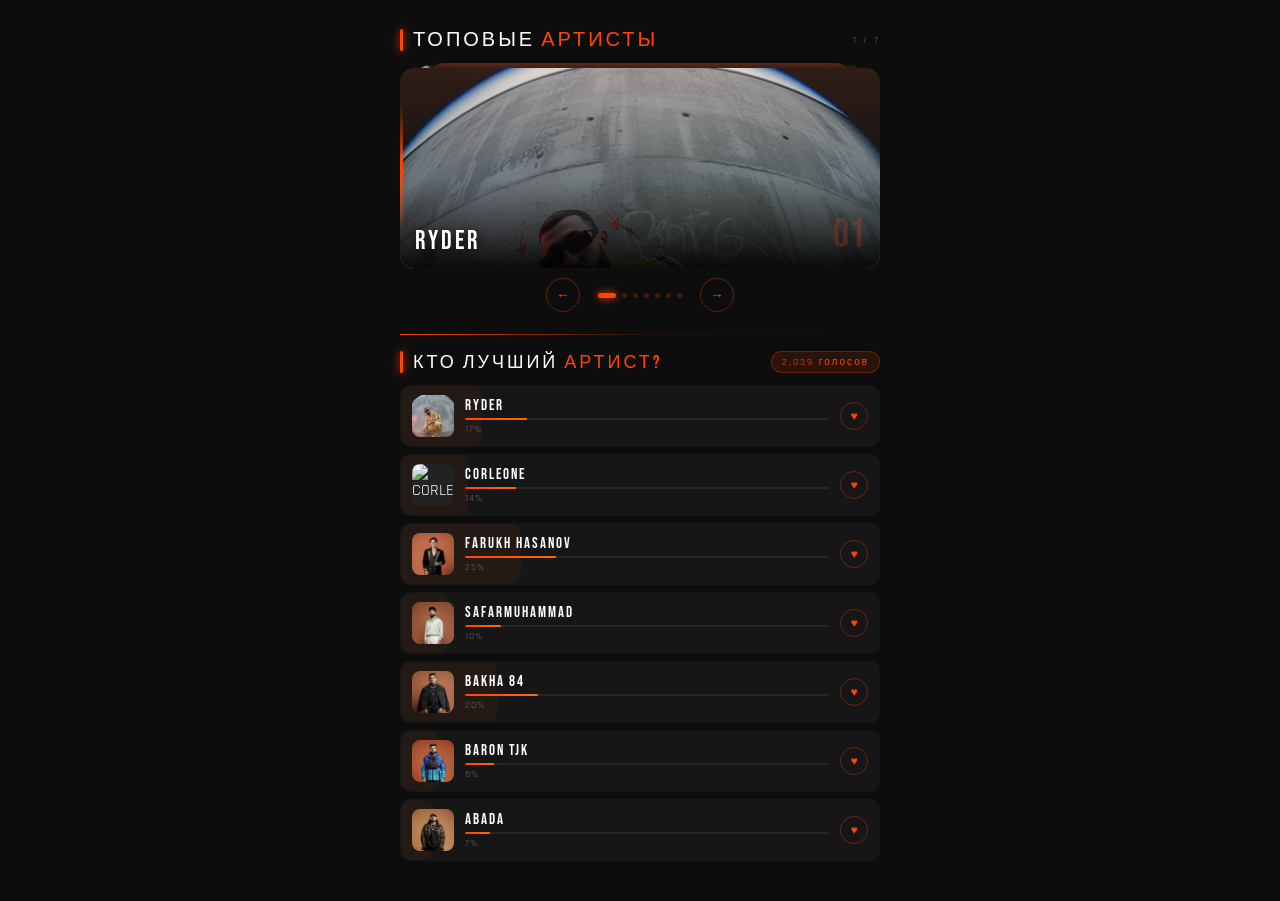
==== artists-block.html @ 3b28ec66 "major update - artists page v5" ====
<!DOCTYPE html>
<html lang="ru">
<head>
<meta charset="UTF-8">
<meta name="viewport" content="width=device-width, initial-scale=1.0">
<title>ZARBA — Топовые Артисты</title>
<link href="https://fonts.googleapis.com/css2?family=Bebas+Neue&family=Rajdhani:wght@400;600;700&display=swap" rel="stylesheet">
<style>
/* ─── RESET ─── */
*, *::before, *::after { margin:0; padding:0; box-sizing:border-box; -webkit-tap-highlight-color:transparent; }

:root {
  --or: #FF4500;
  --or2: #FF6B00;
  --dark: #0d0d0d;
  --dark2: #161616;
  --dark3: #1e1e1e;
  --grey: #666;
}

body {
  background: var(--dark);
  font-family: 'Rajdhani', sans-serif;
  color: #fff;
  /* max-width убери если встраиваешь в сайт */
  max-width: 520px;
  margin: 0 auto;
  padding-bottom: 40px;
}

/* ─── SECTION HEADER ─── */
.sec-head {
  display: flex;
  align-items: center;
  gap: 10px;
  padding: 28px 20px 16px;
}
.sec-bar {
  width: 3px; height: 22px;
  background: var(--or);
  border-radius: 2px;
  box-shadow: 0 0 10px var(--or);
  flex-shrink: 0;
}
.sec-title {
  font-family: 'Bebas Neue', sans-serif;
  font-size: 20px;
  letter-spacing: 3px;
}
.sec-title span { color: var(--or); }
.sec-counter {
  margin-left: auto;
  font-size: 10px;
  letter-spacing: 2px;
  color: var(--grey);
  text-transform: uppercase;
}

/* ─── STACK CARD ─── */
.stack-wrap {
  position: relative;
  height: 200px;
  margin: 0 20px;
  user-select: none;
}

.art-card {
  position: absolute;
  inset: 0;
  border-radius: 14px;
  overflow: hidden;
  cursor: grab;
  will-change: transform;
  touch-action: pan-y;
}
.art-card:active { cursor: grabbing; }

.art-card > img {
  width: 100%; height: 100%;
  object-fit: cover;
  object-position: top center;
  display: block;
  pointer-events: none;
}

.art-overlay {
  position: absolute; inset: 0;
  background: linear-gradient(to top,
    rgba(0,0,0,.93) 0%,
    rgba(0,0,0,.28) 45%,
    rgba(255,69,0,.10) 100%);
  pointer-events: none;
}

.art-accent {
  position: absolute;
  left: 0; top: 18%; bottom: 18%;
  width: 3px;
  background: linear-gradient(180deg, transparent, var(--or), transparent);
  border-radius: 2px;
}

.art-namebar {
  position: absolute;
  bottom: 13px; left: 15px; right: 15px;
  display: flex;
  align-items: flex-end;
  justify-content: space-between;
}
.art-name {
  font-family: 'Bebas Neue', sans-serif;
  font-size: 26px;
  letter-spacing: 3px;
  line-height: 1;
  text-shadow: 0 2px 10px rgba(0,0,0,.8);
}
.art-num {
  font-family: 'Bebas Neue', sans-serif;
  font-size: 40px;
  color: rgba(255,69,0,.22);
  line-height: 1;
}

/* ─── NAV DOTS ─── */
.nav-row {
  display: flex;
  align-items: center;
  justify-content: center;
  gap: 18px;
  margin: 10px 20px 0;
}
.nav-btn {
  width: 34px; height: 34px;
  border-radius: 50%;
  background: transparent;
  border: 1px solid rgba(255,69,0,.35);
  color: var(--or);
  font-size: 14px;
  cursor: pointer;
  display: flex; align-items: center; justify-content: center;
  transition: all .2s;
}
.nav-btn:hover, .nav-btn:active {
  background: var(--or); color: #fff;
  box-shadow: 0 0 14px rgba(255,69,0,.5);
}
.dots-wrap { display: flex; gap: 6px; align-items: center; }
.dot {
  width: 5px; height: 5px;
  border-radius: 50%;
  background: rgba(255,69,0,.25);
  cursor: pointer;
  transition: all .3s;
}
.dot.on {
  width: 18px; border-radius: 3px;
  background: var(--or);
  box-shadow: 0 0 8px var(--or);
}

/* ─── DIVIDER ─── */
.divider {
  height: 1px;
  margin: 22px 20px 0;
  background: linear-gradient(90deg, var(--or), rgba(255,69,0,.1), transparent);
}

/* ─── VOTING ─── */
.vote-head {
  display: flex;
  align-items: center;
  justify-content: space-between;
  padding: 16px 20px 12px;
}
.vote-head-left { display: flex; align-items: center; gap: 10px; }
.vote-title {
  font-family: 'Bebas Neue', sans-serif;
  font-size: 18px;
  letter-spacing: 3px;
}
.vote-title span { color: var(--or); }
.vote-pill {
  background: rgba(255,69,0,.12);
  border: 1px solid rgba(255,69,0,.3);
  border-radius: 20px;
  padding: 4px 10px;
  font-size: 10px;
  letter-spacing: 2px;
  color: var(--or);
  white-space: nowrap;
}

/* ─── VOTE LIST ─── */
.vote-list {
  display: flex;
  flex-direction: column;
  gap: 7px;
  padding: 0 20px;
}

.vote-row {
  display: flex;
  align-items: center;
  gap: 11px;
  background: var(--dark2);
  border-radius: 10px;
  padding: 9px 11px;
  cursor: pointer;
  border: 1px solid transparent;
  transition: border-color .3s, background .3s, transform .15s;
  position: relative;
  overflow: hidden;
}
.vote-row:active { transform: scale(.98); }
.vote-row.voted {
  border-color: var(--or);
  background: rgba(255,69,0,.07);
}

.vr-bg {
  position: absolute;
  left:0; top:0; bottom:0;
  background: rgba(255,69,0,.055);
  border-radius: 10px;
  width: 0%;
  transition: width 1s cubic-bezier(.23,1,.32,1);
  pointer-events: none;
  z-index: 0;
}

.vr-avatar {
  width: 42px; height: 42px;
  border-radius: 8px;
  object-fit: cover;
  object-position: top;
  flex-shrink: 0;
  position: relative; z-index: 1;
  filter: saturate(.65);
  transition: filter .3s;
}
.vote-row.voted .vr-avatar { filter: saturate(1); }

.vr-info {
  flex: 1; min-width: 0;
  position: relative; z-index: 1;
}
.vr-name {
  font-family: 'Bebas Neue', sans-serif;
  font-size: 15px;
  letter-spacing: 2px;
  line-height: 1;
  white-space: nowrap;
  overflow: hidden;
  text-overflow: ellipsis;
}
.vr-bar-wrap {
  margin-top: 5px; height: 2px;
  background: rgba(255,255,255,.07);
  border-radius: 2px; overflow: hidden;
}
.vr-bar {
  height: 100%; width: 0%;
  background: linear-gradient(90deg, var(--or), var(--or2));
  border-radius: 2px;
  box-shadow: 0 0 6px var(--or);
  transition: width 1s cubic-bezier(.23,1,.32,1);
}
.vr-pct {
  font-size: 10px; letter-spacing: 1px;
  color: var(--grey); margin-top: 3px;
}
.vote-row.voted .vr-pct { color: var(--or); }

.vr-icon {
  width: 28px; height: 28px;
  border-radius: 50%;
  border: 1px solid rgba(255,69,0,.35);
  background: transparent;
  color: var(--or); font-size: 12px;
  display: flex; align-items: center; justify-content: center;
  flex-shrink: 0;
  position: relative; z-index: 1;
  transition: all .25s;
}
.vote-row.voted .vr-icon {
  background: var(--or); color: #fff;
  border-color: var(--or);
  box-shadow: 0 0 12px rgba(255,69,0,.5);
}

.vr-corner {
  position: absolute; top:0; right:0;
  width:0; height:0;
  border-top: 24px solid var(--or);
  border-left: 24px solid transparent;
  border-radius: 0 10px 0 0;
  opacity: 0; z-index: 2;
  transition: opacity .3s;
}
.vr-corner::after {
  content:'✓';
  position: absolute;
  top:-22px; right:2px;
  font-size: 9px; color:#fff; font-weight:700;
}
.vote-row.voted .vr-corner { opacity: 1; }

@keyframes vFlash {
  0%   { background: rgba(255,69,0,.22); }
  100% { background: rgba(255,69,0,.07); }
}
.vote-row.vflash { animation: vFlash .4s ease-out; }
</style>
</head>
<body>

<!-- ══ ТОПОВЫЕ АРТИСТЫ ══ -->
<div class="sec-head">
  <div class="sec-bar"></div>
  <div class="sec-title">ТОПОВЫЕ <span>АРТИСТЫ</span></div>
  <div class="sec-counter" id="artCounter">1 / 7</div>
</div>

<div class="stack-wrap" id="stackWrap"></div>

<div class="nav-row">
  <button class="nav-btn" id="prevBtn">←</button>
  <div class="dots-wrap" id="dotsWrap"></div>
  <button class="nav-btn" id="nextBtn">→</button>
</div>

<div class="divider"></div>

<!-- ══ ГОЛОСОВАНИЕ ══ -->
<div class="vote-head">
  <div class="vote-head-left">
    <div class="sec-bar"></div>
    <div class="vote-title">КТО ЛУЧШИЙ <span>АРТИСТ?</span></div>
  </div>
  <div class="vote-pill" id="totalPill">0 голосов</div>
</div>

<div class="vote-list" id="voteList"></div>

<script>
/* ── ДАННЫЕ ── */
const IMG = 'assets/TOP ARTIST/';
const ARTISTS = [
  { name:'RYDER',          file:'ryder.jpg',        votes:342 },
  { name:'CORLEONE',       file:'corleone.png',      votes:287 },
  { name:'FARUKH HASANOV', file:'farukhhasanov.jpg', votes:519 },
  { name:'SAFARMUHAMMAD',  file:'safarmuhammad.jpg', votes:198 },
  { name:'BAKHA 84',       file:'baha84.jpg',        votes:403 },
  { name:'BARON TJK',      file:'barontjk.jpg',      votes:156 },
  { name:'ABADA',          file:'abada.png',         votes:134 },
];

let cur = 0;
let voted = null;
let counts = ARTISTS.map(a => a.votes);

/* ══════════════════════════
   STACK SLIDER
══════════════════════════ */
const wrap  = document.getElementById('stackWrap');
const cards = [];

function getT(i) {
  const d = i - cur;
  if (d === 0) return { y:0,   s:1,    o:1,   z:10 };
  if (d === 1) return { y:-10, s:.93,  o:.7,  z:9  };
  if (d === 2) return { y:-18, s:.87,  o:.4,  z:8  };
  if (d < 0)   return { y:160, s:.9,   o:0,   z:1  };
  return             { y:-24, s:.83,  o:0,   z:7  };
}

function apply(animated) {
  cards.forEach((el, i) => {
    const t = getT(i);
    el.style.transition = animated
      ? 'transform .45s cubic-bezier(.23,1,.32,1), opacity .45s ease'
      : 'none';
    el.style.transform = `translateY(${t.y}px) scale(${t.s})`;
    el.style.opacity   = t.o;
    el.style.zIndex    = t.z;
  });
  document.querySelectorAll('.dot').forEach((d,i) => d.classList.toggle('on', i === cur));
  document.getElementById('artCounter').textContent = `${cur+1} / ${ARTISTS.length}`;
}

ARTISTS.forEach((a, i) => {
  const el = document.createElement('div');
  el.className = 'art-card';
  el.innerHTML = `
    <img src="${IMG}${a.file}" alt="${a.name}" onerror="this.style.background='#1e1e1e'">
    <div class="art-overlay"></div>
    <div class="art-accent"></div>
    <div class="art-namebar">
      <div class="art-name">${a.name}</div>
      <div class="art-num">${String(i+1).padStart(2,'0')}</div>
    </div>`;

  let sx=0, dx=0, drag=false;

  el.addEventListener('pointerdown', e => {
    if (i !== cur) return;
    sx=e.clientX; dx=0; drag=true;
    el.setPointerCapture(e.pointerId);
    el.style.transition = 'none';
  });
  el.addEventListener('pointermove', e => {
    if (!drag) return;
    dx = e.clientX - sx;
    el.style.transform = `translateY(0) scale(1) translateX(${dx}px) rotate(${dx*.04}deg)`;
  });
  el.addEventListener('pointerup', () => {
    if (!drag) return; drag=false;
    if      (dx < -60 && cur < ARTISTS.length-1) cur++;
    else if (dx >  60 && cur > 0)                cur--;
    apply(true);
  });
  el.addEventListener('pointercancel', () => { drag=false; apply(true); });

  wrap.appendChild(el);
  cards.push(el);
});

/* dots */
const dotsWrap = document.getElementById('dotsWrap');
ARTISTS.forEach((_,i) => {
  const d = document.createElement('div');
  d.className = 'dot' + (i===0?' on':'');
  d.addEventListener('click', () => { cur=i; apply(true); });
  dotsWrap.appendChild(d);
});

document.getElementById('prevBtn').addEventListener('click', () => { if(cur>0){cur--;apply(true);} });
document.getElementById('nextBtn').addEventListener('click', () => { if(cur<ARTISTS.length-1){cur++;apply(true);} });

apply(false);

/* ══════════════════════════
   VOTING
══════════════════════════ */
function total() { return counts.reduce((s,v) => s+v, 0); }

function buildVoting() {
  const list = document.getElementById('voteList');
  document.getElementById('totalPill').textContent = total().toLocaleString() + ' голосов';
  list.innerHTML = '';

  ARTISTS.forEach((a, i) => {
    const pct = Math.round(counts[i] / total() * 100);
    const row = document.createElement('div');
    row.className = 'vote-row' + (voted===i?' voted':'');
    row.id = `vr-${i}`;
    row.innerHTML = `
      <div class="vr-bg" id="vbg-${i}"></div>
      <div class="vr-corner"></div>
      <img class="vr-avatar" src="${IMG}${a.file}" alt="${a.name}" onerror="this.style.background='#222'">
      <div class="vr-info">
        <div class="vr-name">${a.name}</div>
        <div class="vr-bar-wrap"><div class="vr-bar" id="vbar-${i}"></div></div>
        <div class="vr-pct" id="vpct-${i}">0%</div>
      </div>
      <div class="vr-icon">${voted===i?'✓':'♥'}</div>`;

    row.addEventListener('click', () => vote(i));
    list.appendChild(row);

    /* анимированный старт баров */
    setTimeout(() => {
      const bar = document.getElementById(`vbar-${i}`);
      const bg  = document.getElementById(`vbg-${i}`);
      const pctEl = document.getElementById(`vpct-${i}`);
      if (bar)   bar.style.width   = pct + '%';
      if (bg)    bg.style.width    = pct + '%';
      if (pctEl) pctEl.textContent = pct + '%';
    }, 120 + i * 65);
  });
}

function vote(idx) {
  if (voted === idx) return;
  if (voted !== null) counts[voted]--;
  voted = idx;
  counts[idx]++;

  const t = total();
  document.getElementById('totalPill').textContent = t.toLocaleString() + ' голосов';

  ARTISTS.forEach((_, i) => {
    const pct   = Math.round(counts[i] / t * 100);
    const row   = document.getElementById(`vr-${i}`);
    const bar   = document.getElementById(`vbar-${i}`);
    const bg    = document.getElementById(`vbg-${i}`);
    const pctEl = document.getElementById(`vpct-${i}`);
    const icon  = row && row.querySelector('.vr-icon');

    if (!row) return;
    row.classList.toggle('voted', i === idx);
    if (i === idx) {
      row.classList.add('vflash');
      setTimeout(() => row.classList.remove('vflash'), 400);
    }
    if (bar)   bar.style.width   = pct + '%';
    if (bg)    bg.style.width    = pct + '%';
    if (pctEl) pctEl.textContent = pct + '%';
    if (icon)  icon.textContent  = i === idx ? '✓' : '♥';
  });
}

buildVoting();
</script>
</body>
</html>
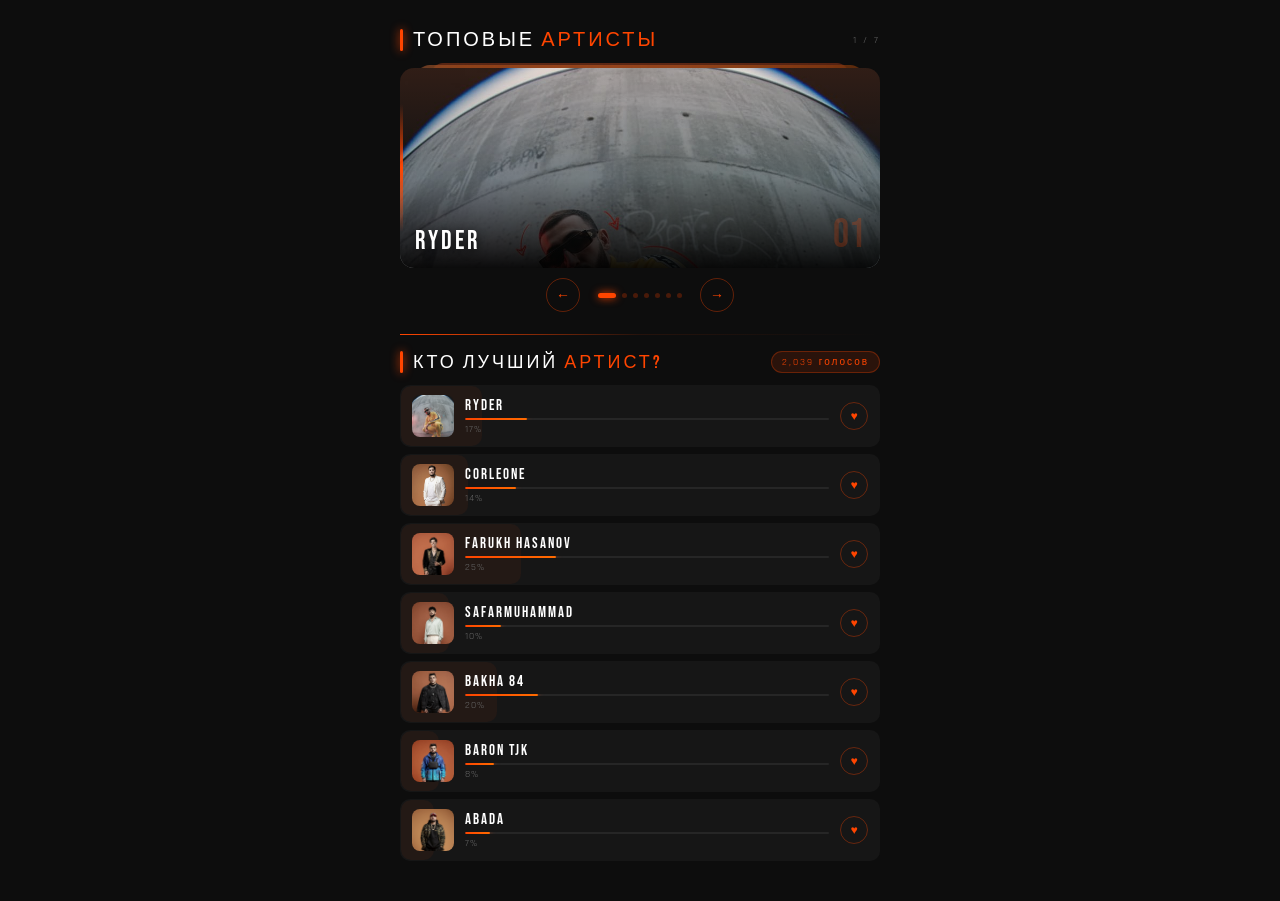
==== commit 1685e51f: "fix share url" ====
--- a/artists-block.html
+++ b/artists-block.html
@@ -344,10 +344,10 @@
 
 <script>
 /* ── ДАННЫЕ ── */
-const IMG = 'assets/TOP ARTIST/';
+const IMG = 'assets/top-artist/';
 const ARTISTS = [
   { name:'RYDER',          file:'ryder.jpg',        votes:342 },
-  { name:'CORLEONE',       file:'corleone.png',      votes:287 },
+  { name:'CORLEONE',       file:'corleone.jpg',      votes:287 },
   { name:'FARUKH HASANOV', file:'farukhhasanov.jpg', votes:519 },
   { name:'SAFARMUHAMMAD',  file:'safarmuhammad.jpg', votes:198 },
   { name:'BAKHA 84',       file:'baha84.jpg',        votes:403 },
